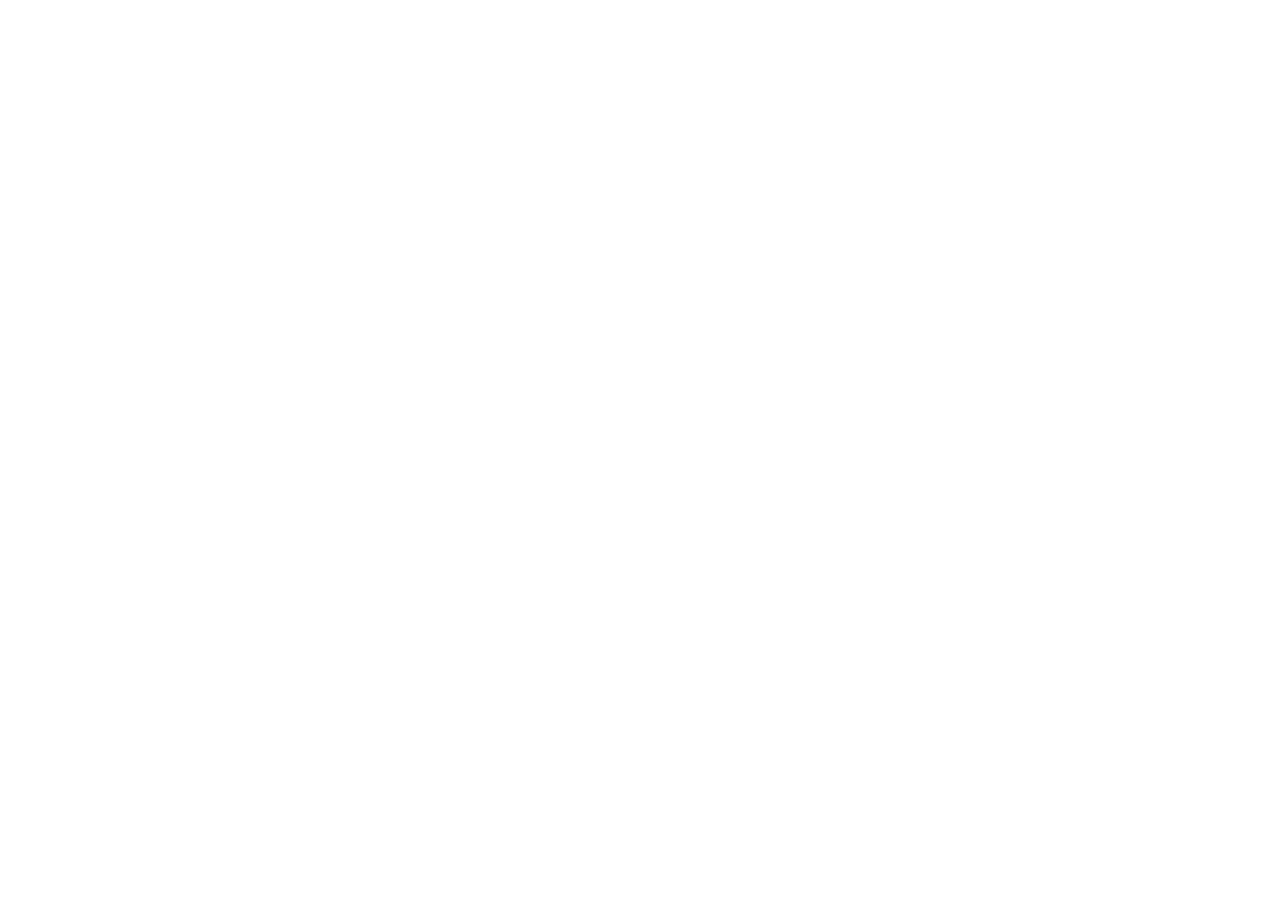
==== index.html @ e989645c "first commit" ====
<!DOCTYPE html>
<html lang="en">
  <head>
    <!-- META_TAGS -->
    <meta charset="UTF-8" />
    <meta content="width=device-width, initial-scale=1.0" name="viewport" />
    <meta name="description" content="DESCRIZIONE" />

    <!-- GOOGLE FONT -->
    <link rel="preconnect" href="https://fonts.googleapis.com" />
    <link rel="preconnect" href="https://fonts.gstatic.com" crossorigin />
    <link href="#" rel="stylesheet" />

    <!-- FONTAWESOME 5.15.4 -->
    <link
      rel="stylesheet"
      href="https://cdnjs.cloudflare.com/ajax/libs/font-awesome/5.15.4/css/all.min.css"
      integrity="sha512-1ycn6IcaQQ40/MKBW2W4Rhis/DbILU74C1vSrLJxCq57o941Ym01SwNsOMqvEBFlcgUa6xLiPY/NS5R+E6ztJQ=="
      crossorigin="anonymous"
      referrerpolicy="no-referrer"
    />

    <!-- CSS -->
    <link rel="stylesheet" href="#" />
    <link rel="stylesheet" href="./assets/css/style.css" />

    <!-- WEBPAGE_NAME -->
    <title>TITOLO</title>
  </head>
  <body>
    <!-- BEGIN_HEADER -->
    <header></header>
    <!-- END_HEADER -->

    <!-- BEGIN_MAIN -->
    <main></main>
    <!-- END_MAIN -->

    <!-- BEGIN_FOOTER -->
    <footer></footer>
    <!-- END_FOOTER -->

    <!-- BEGIN_SCRIPT -->
    <script src="./asset/js/index.js"></script>
    <!-- END_SCRIPT -->
  </body>
</html>
---- assets/css/style.css ----
/* RULES */
*,
*::before,
*::after {
  margin: 0;
  padding: 0;
  box-sizing: border-box;
  font-family: "", sans-serif;
}

/* UTILITY */

/* HEADER */

/* MAIN */

/* FOOTER */
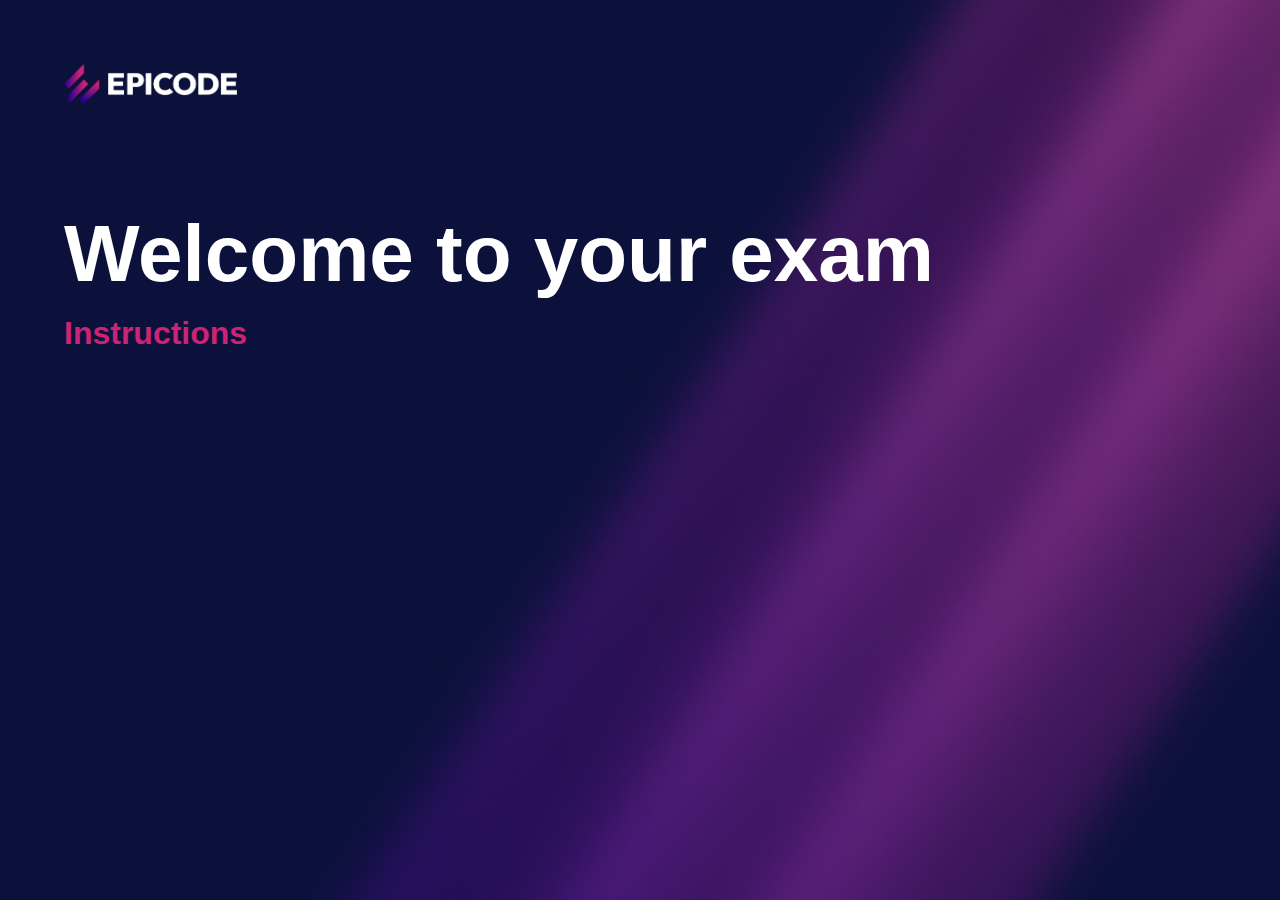
==== commit 3885e7af: "first update html/css STE" ====
--- a/index.html
+++ b/index.html
@@ -29,11 +29,20 @@
   </head>
   <body>
     <!-- BEGIN_HEADER -->
-    <header></header>
+    <header>
+      <div>
+        <img src="./assets/img/epicode_logo.png" alt="" />
+      </div>
+    </header>
     <!-- END_HEADER -->
 
     <!-- BEGIN_MAIN -->
-    <main></main>
+    <main>
+      <div>
+        <h1>Welcome to <span style="font-weight: bold">your exam</span></h1>
+        <h2>Instructions</h2>
+      </div>
+    </main>
     <!-- END_MAIN -->
 
     <!-- BEGIN_FOOTER -->
--- a/assets/css/style.css
+++ b/assets/css/style.css
@@ -8,10 +8,34 @@
   font-family: "", sans-serif;
 }
 
+body {
+  background-image: url(../img/bg.jpg);
+  background-size: cover;
+  width: 100%;
+  padding: 5%;
+}
 /* UTILITY */
 
 /* HEADER */
+header {
+  margin-bottom: 100px;
+}
+header img {
+  width: 15%;
+}
 
 /* MAIN */
-
+main {
+  width: 80%;
+}
+main h1 {
+  color: white;
+  font-size: 5rem;
+  margin-bottom: 15px;
+}
+main h2 {
+  color: #cb2376;
+  font-size: 2rem;
+  margin-bottom: 15px;
+}
 /* FOOTER */
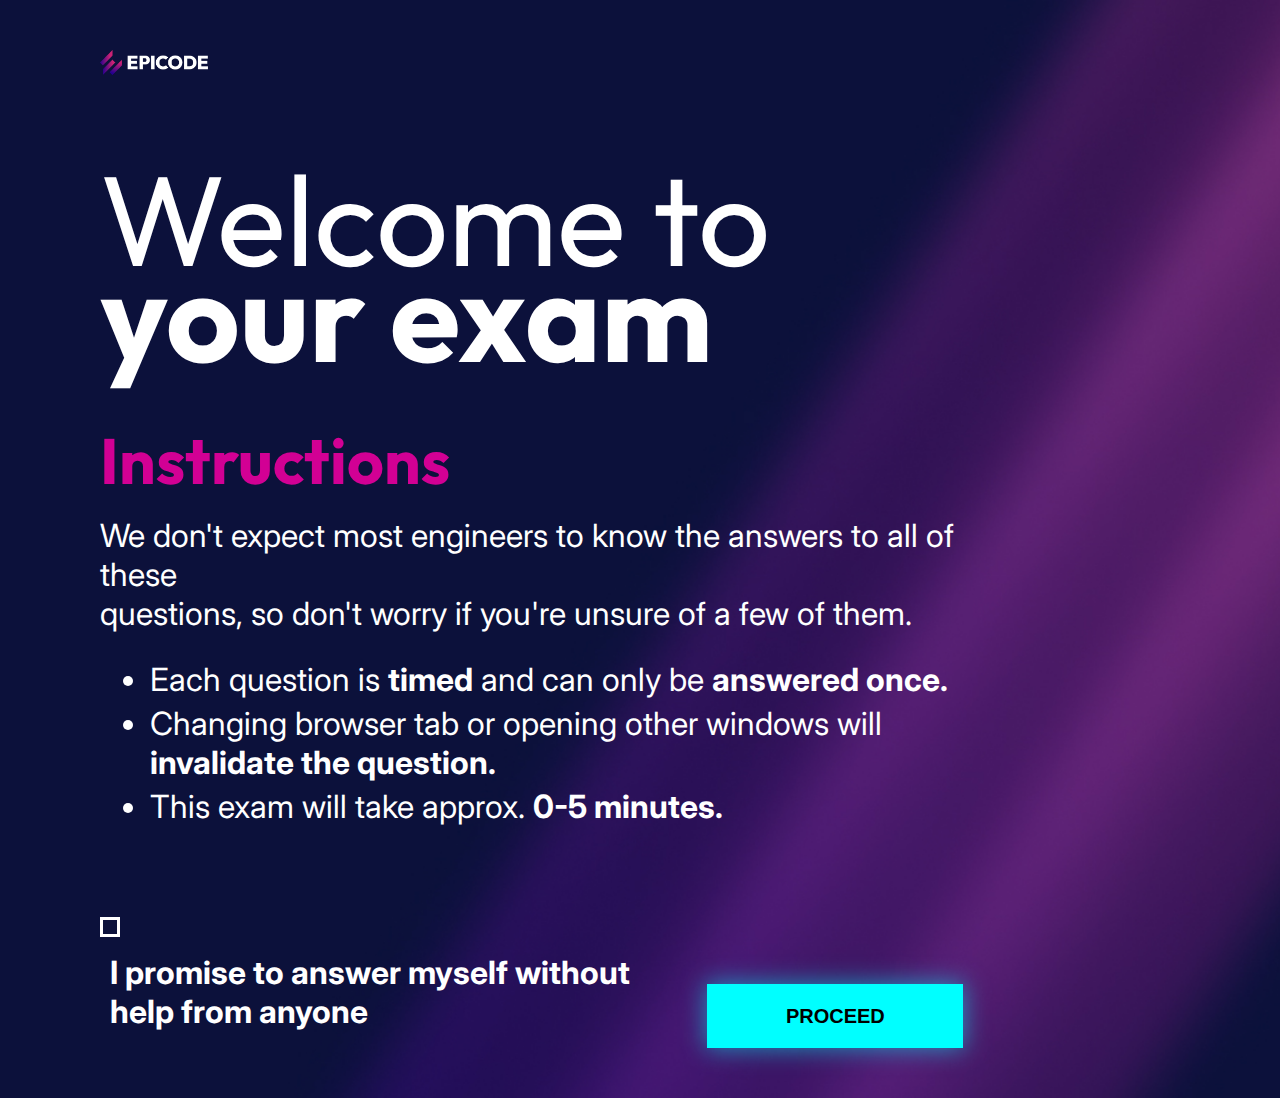
==== commit 554dfab0: "first page html/css completed" ====
--- a/index.html
+++ b/index.html
@@ -9,7 +9,10 @@
     <!-- GOOGLE FONT -->
     <link rel="preconnect" href="https://fonts.googleapis.com" />
     <link rel="preconnect" href="https://fonts.gstatic.com" crossorigin />
-    <link href="#" rel="stylesheet" />
+    <link
+      href="https://fonts.googleapis.com/css2?family=Inter:wght@400;700&family=Outfit:wght@400;700&display=swap"
+      rel="stylesheet"
+    />
 
     <!-- FONTAWESOME 5.15.4 -->
     <link
@@ -33,14 +36,50 @@
       <div>
         <img src="./assets/img/epicode_logo.png" alt="" />
       </div>
+      <h1>
+        Welcome to
+        <span>your exam</span>
+      </h1>
     </header>
     <!-- END_HEADER -->
 
     <!-- BEGIN_MAIN -->
     <main>
       <div>
-        <h1>Welcome to <span style="font-weight: bold">your exam</span></h1>
         <h2>Instructions</h2>
+      </div>
+      <section>
+        <div class="description">
+          <p>
+            We don't expect most engineers to know the answers to all of these
+          </p>
+          <p>questions, so don't worry if you're unsure of a few of them.</p>
+        </div>
+        <div class="list">
+          <ul>
+            <li>
+              Each question is <span>timed</span> and can only be
+              <span>answered once.</span>
+            </li>
+            <li>
+              Changing browser tab or opening other windows will
+              <span>invalidate the question.</span>
+            </li>
+            <li>This exam will take approx. <span>0-5 minutes.</span></li>
+          </ul>
+        </div>
+      </section>
+      <div class="check-rule">
+        <div class="checkbox-div">
+          <label class="checkbox-wrapper">
+            <input type="checkbox" name="check" required />
+            <span class="checkmark"></span>
+          </label>
+          <p>I promise to answer myself without help from anyone</p>
+        </div>
+        <div class="checkbutton-div">
+          <button type="button">PROCEED</button>
+        </div>
       </div>
     </main>
     <!-- END_MAIN -->
@@ -50,7 +89,7 @@
     <!-- END_FOOTER -->
 
     <!-- BEGIN_SCRIPT -->
-    <script src="./asset/js/index.js"></script>
+    <script src="./assets/js/index.js"></script>
     <!-- END_SCRIPT -->
   </body>
 </html>
--- a/assets/css/style.css
+++ b/assets/css/style.css
@@ -5,37 +5,137 @@
   margin: 0;
   padding: 0;
   box-sizing: border-box;
-  font-family: "", sans-serif;
 }
 
 body {
+  font-family: "Inter", sans-serif;
   background-image: url(../img/bg.jpg);
   background-size: cover;
   width: 100%;
-  padding: 5%;
+  padding-inline: 100px;
+  padding-block: 50px;
+  font-size: 2rem;
+  color: white;
 }
 /* UTILITY */
 
 /* HEADER */
 header {
-  margin-bottom: 100px;
+  margin-bottom: 25px;
 }
 header img {
-  width: 15%;
+  width: 10%;
+  margin-bottom: 55px;
+}
+header h1 {
+  color: white;
+
+  font-family: "Outfit", sans-serif;
+  font-weight: 400;
+  font-size: 8rem;
+}
+header h1 span {
+  font-family: "Outfit", sans-serif;
+  font-weight: 700;
+  display: block;
+  margin-top: -65px;
 }
 
 /* MAIN */
 main {
   width: 80%;
 }
-main h1 {
-  color: white;
-  font-size: 5rem;
+main h2 {
+  color: #d20094;
+  font-size: 4rem;
   margin-bottom: 15px;
+  font-family: "Outfit", sans-serif;
 }
-main h2 {
-  color: #cb2376;
-  font-size: 2rem;
-  margin-bottom: 15px;
+section {
+  margin-bottom: 75px;
 }
+
+.description {
+  margin-bottom: 25px;
+}
+.list ul {
+  padding-left: 50px;
+}
+.list li {
+  padding-block: 2.5px;
+}
+.list li span {
+  font-weight: 700;
+}
+
+.check-rule {
+  width: 100%;
+}
+.checkbox-div {
+  display: inline-block;
+  width: 65%;
+}
+
+.checkbutton-div {
+  display: inline-block;
+  text-align: end;
+  width: 34%;
+}
+.checkbox-wrapper {
+  display: inline-block;
+  /* position: relative; */
+  /* padding-left: 35px; */
+  margin-bottom: 10px;
+  cursor: pointer;
+  /* font-size: 22px; */
+  -webkit-user-select: none;
+  -moz-user-select: none;
+  -ms-user-select: none;
+  user-select: none;
+  vertical-align: middle;
+}
+
+/* Nascondo il checkbox di base del browser */
+.checkbox-wrapper input {
+  display: none;
+
+  vertical-align: middle;
+}
+
+/* creo il mio checkbox */
+.checkbox-wrapper .checkmark {
+  display: inline-block;
+  height: 20px;
+  width: 20px;
+  border: 3px solid white;
+  vertical-align: middle;
+}
+
+.checkbox-wrapper:hover input ~ .checkmark {
+  background-color: #cccccc;
+}
+/* Quando l'input è selezionato, coloro il bordo dell'input */
+.checkbox-wrapper input:checked ~ .checkmark {
+  background-color: #d20094;
+}
+
+.check-rule p {
+  display: inline-block;
+  font-weight: 700;
+  padding-left: 10px;
+}
+
+.check-rule button {
+  background-color: #00ffff;
+  width: 16rem;
+  height: 4rem;
+  display: inline-block;
+  box-shadow: 0px 0px 25px 1px rgba(0, 242, 255, 0.545);
+  font-weight: bold;
+  font-size: 20px;
+  border: none;
+  /* margin-left: 200px; */
+  cursor: pointer;
+}
+
 /* FOOTER */
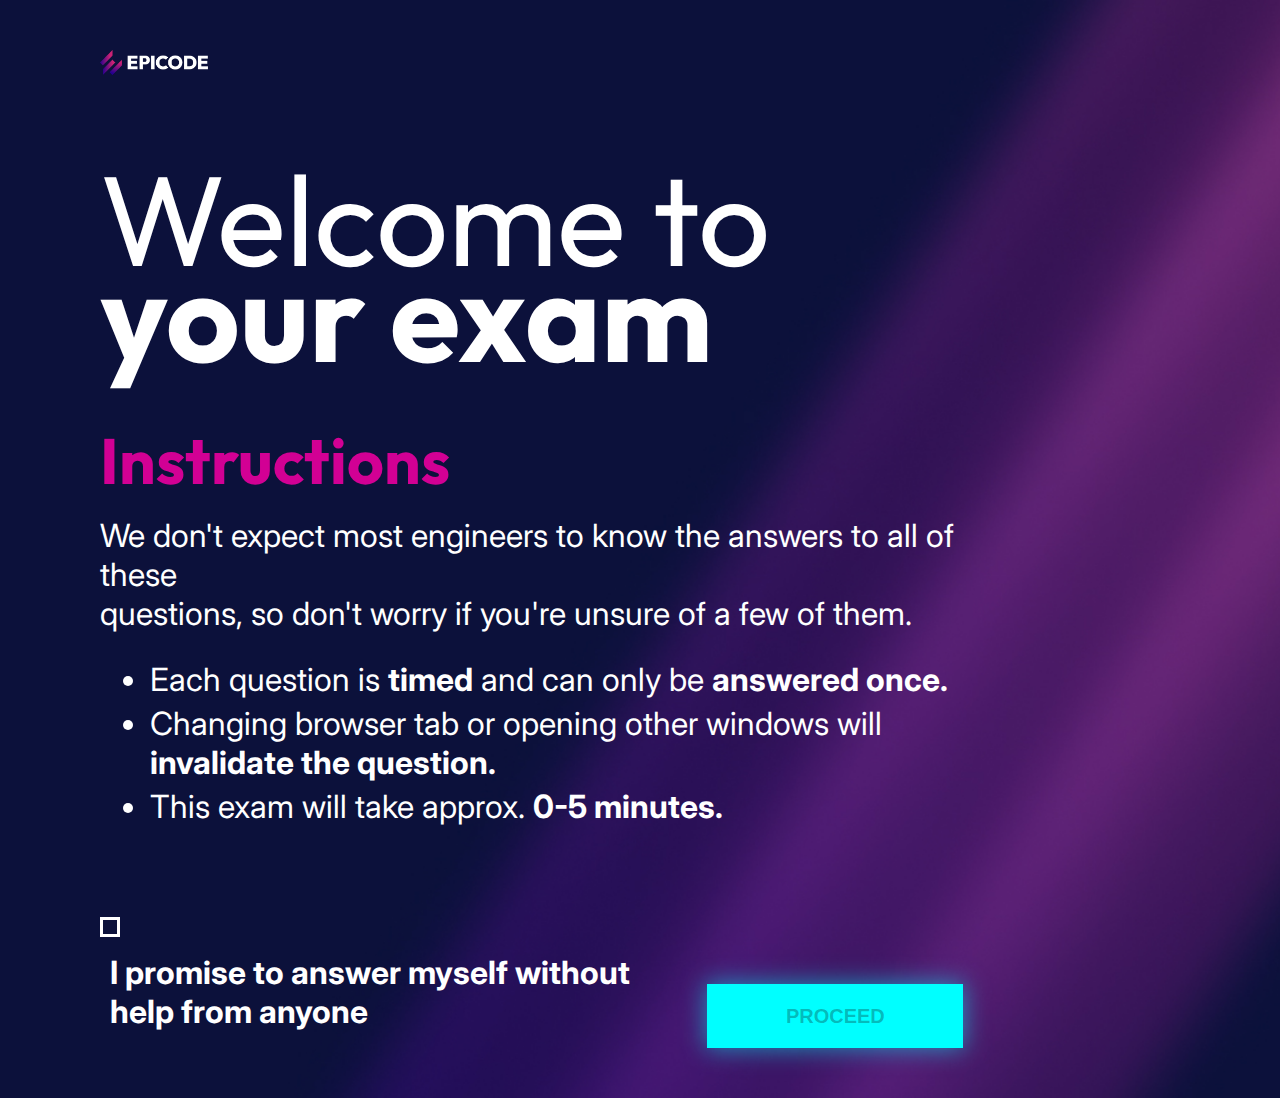
==== commit 90963e28: "update develop + button /checkbox condition" ====
--- a/index.html
+++ b/index.html
@@ -28,7 +28,7 @@
     <link rel="stylesheet" href="./assets/css/style.css" />
 
     <!-- WEBPAGE_NAME -->
-    <title>TITOLO</title>
+    <title>WELCOME to EPICODE</title>
   </head>
   <body>
     <!-- BEGIN_HEADER -->
@@ -72,13 +72,13 @@
       <div class="check-rule">
         <div class="checkbox-div">
           <label class="checkbox-wrapper">
-            <input type="checkbox" name="check" required />
+            <input type="checkbox" name="check" id="checkboxId" />
             <span class="checkmark"></span>
           </label>
           <p>I promise to answer myself without help from anyone</p>
         </div>
         <div class="checkbutton-div">
-          <button type="button">PROCEED</button>
+          <button type="button" id="proceed-btn">PROCEED</button>
         </div>
       </div>
     </main>
@@ -89,7 +89,22 @@
     <!-- END_FOOTER -->
 
     <!-- BEGIN_SCRIPT -->
-    <script src="./assets/js/index.js"></script>
+    <script>
+      window.onload = function () {
+        const checkbox = document.getElementById("checkboxId");
+        const proceedButton = document.getElementById("proceed-btn");
+
+        proceedButton.disabled = true;
+
+        checkbox.addEventListener("change", function () {
+          proceedButton.disabled = !checkbox.checked;
+        });
+
+        proceedButton.addEventListener("click", function () {
+          window.location.href = "./benchmark-page.html";
+        });
+      };
+    </script>
     <!-- END_SCRIPT -->
   </body>
 </html>
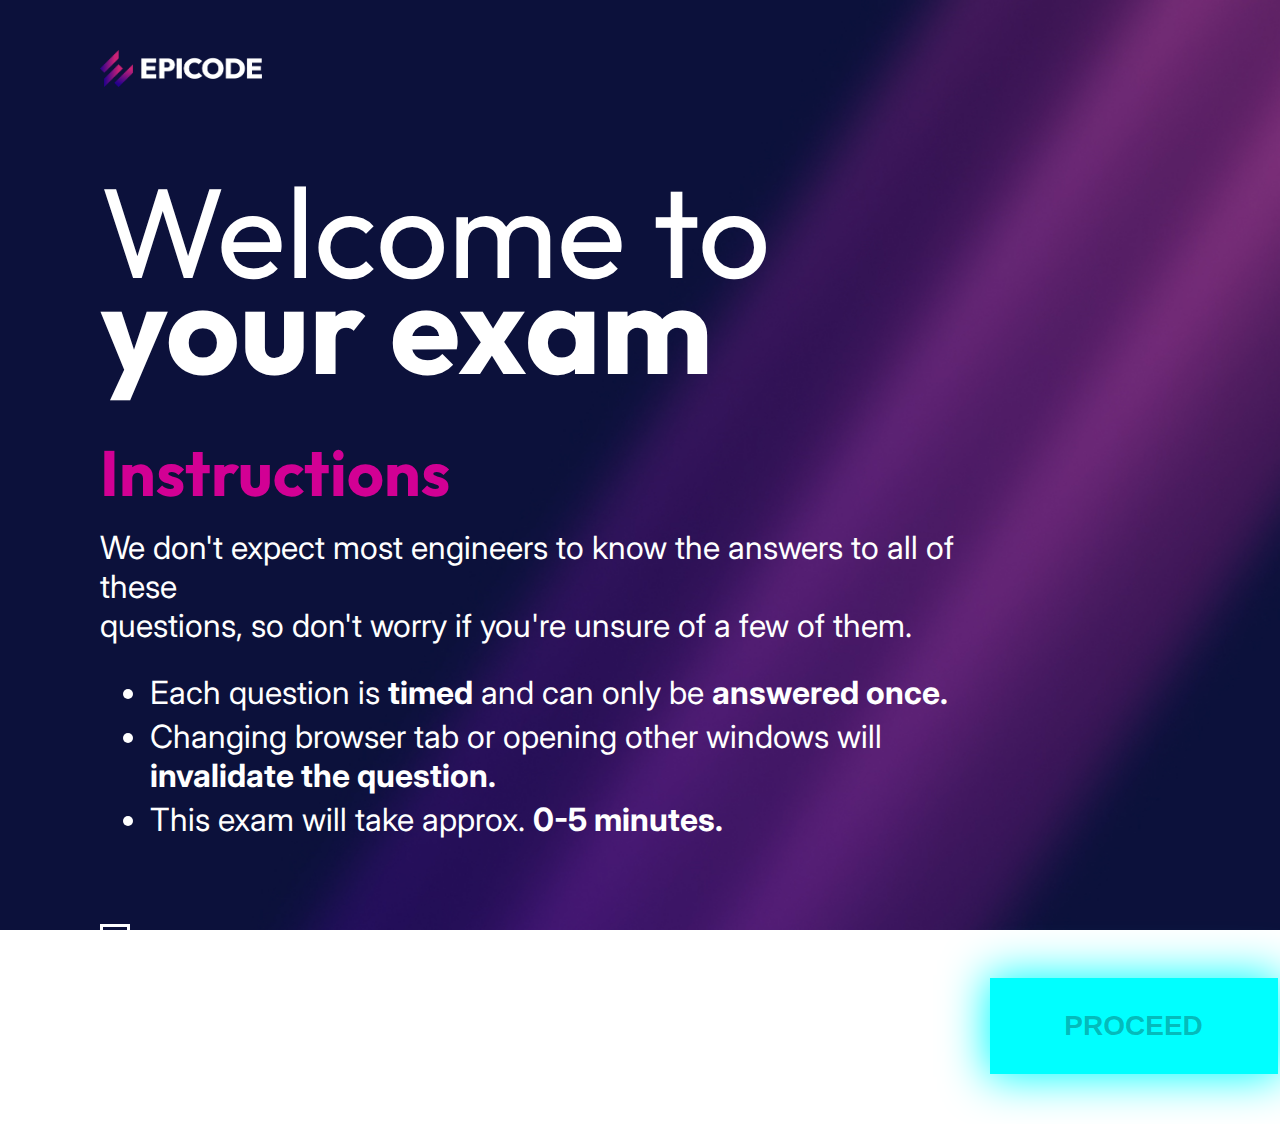
==== commit 3faa2530: "ultime revisioni del codice" ====
--- a/index.html
+++ b/index.html
@@ -34,7 +34,7 @@
     <!-- BEGIN_HEADER -->
     <header>
       <div>
-        <img src="./assets/img/epicode_logo.png" alt="" />
+        <a href="https://epicode.com/"><img src="./assets/img/epicode_logo.png" alt="" /></a>
       </div>
       <h1>
         Welcome to
@@ -50,9 +50,7 @@
       </div>
       <section>
         <div class="description">
-          <p>
-            We don't expect most engineers to know the answers to all of these
-          </p>
+          <p>We don't expect most engineers to know the answers to all of these</p>
           <p>questions, so don't worry if you're unsure of a few of them.</p>
         </div>
         <div class="list">
--- a/assets/css/style.css
+++ b/assets/css/style.css
@@ -11,6 +11,9 @@
   font-family: "Inter", sans-serif;
   background-image: url(../img/bg.jpg);
   background-size: cover;
+  background-repeat: no-repeat;
+  background-position: center;
+  background-attachment: fixed;
   width: 100%;
   padding-inline: 100px;
   padding-block: 50px;
@@ -24,7 +27,7 @@
   margin-bottom: 25px;
 }
 header img {
-  width: 10%;
+  width: 15%;
   margin-bottom: 55px;
 }
 header h1 {
@@ -105,8 +108,8 @@
 /* creo il mio checkbox */
 .checkbox-wrapper .checkmark {
   display: inline-block;
-  height: 20px;
-  width: 20px;
+  height: 30px;
+  width: 30px;
   border: 3px solid white;
   vertical-align: middle;
 }
@@ -127,12 +130,13 @@
 
 .check-rule button {
   background-color: #00ffff;
-  width: 16rem;
-  height: 4rem;
+  width: 18rem;
+  height: 6rem;
+  margin-left: 20rem;
   display: inline-block;
-  box-shadow: 0px 0px 25px 1px rgba(0, 242, 255, 0.545);
+  box-shadow: 0px 0px 45px 3px #00ffff;
   font-weight: bold;
-  font-size: 20px;
+  font-size: 28px;
   border: none;
   /* margin-left: 200px; */
   cursor: pointer;
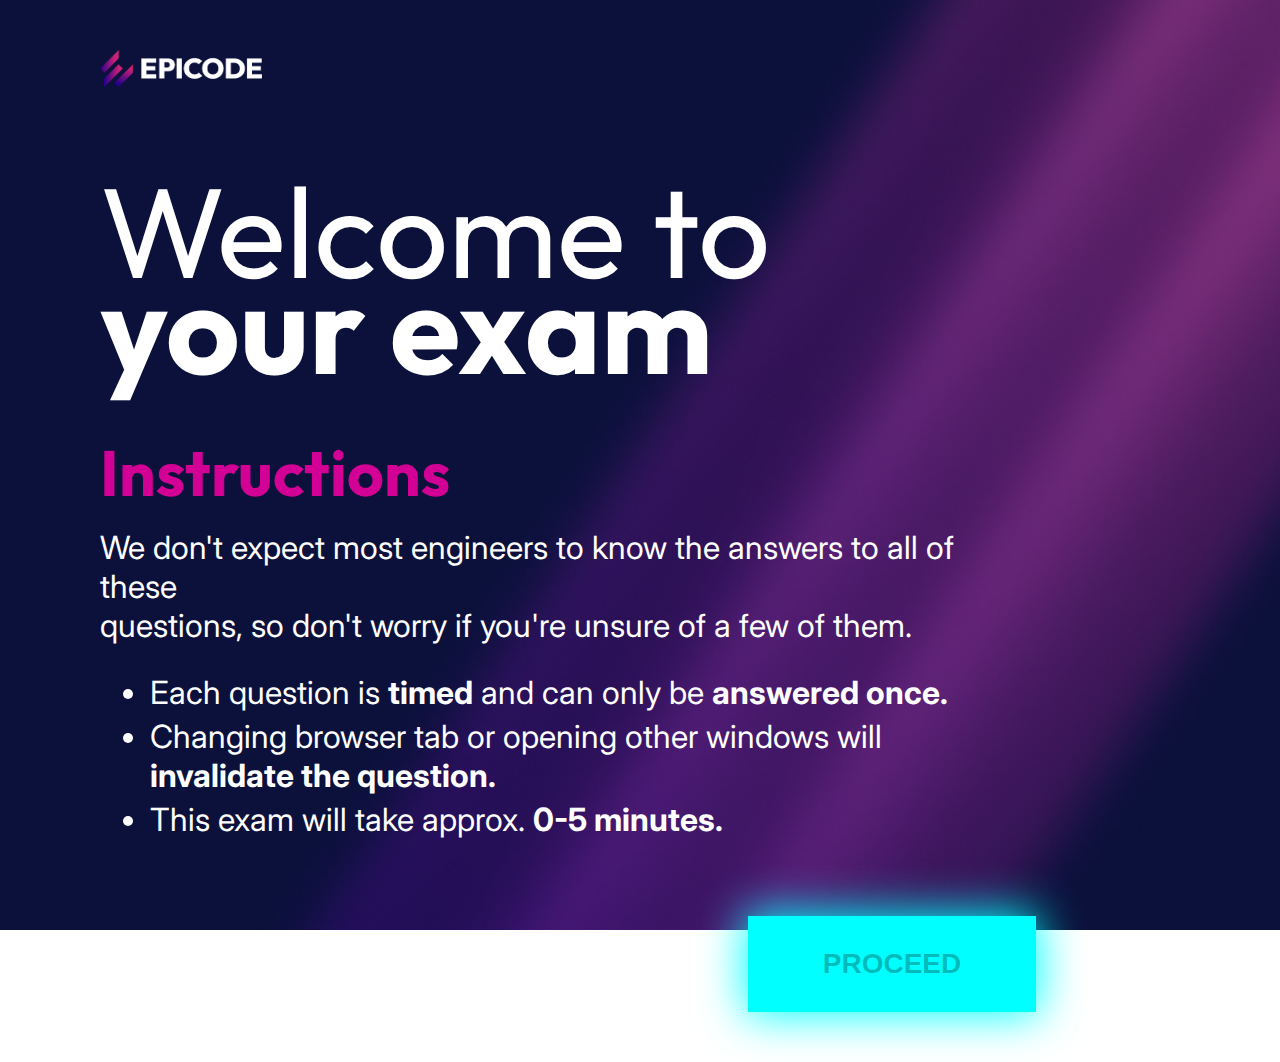
==== commit 0d79a8af: "fix-checkbox index page" ====
--- a/index.html
+++ b/index.html
@@ -68,13 +68,12 @@
         </div>
       </section>
       <div class="check-rule">
-        <div class="checkbox-div">
-          <label class="checkbox-wrapper">
-            <input type="checkbox" name="check" id="checkboxId" />
-            <span class="checkmark"></span>
-          </label>
+        <label for="checkboxId" class="checkbox-wrapper">
+          <input type="checkbox" name="check" id="checkboxId" />
+          <span class="checkmark"></span>
           <p>I promise to answer myself without help from anyone</p>
-        </div>
+        </label>
+
         <div class="checkbutton-div">
           <button type="button" id="proceed-btn">PROCEED</button>
         </div>
--- a/assets/css/style.css
+++ b/assets/css/style.css
@@ -73,45 +73,42 @@
 
 .check-rule {
   width: 100%;
+  display: flex;
+  flex-direction: row;
+  flex-wrap: wrap;
 }
-.checkbox-div {
+/* .checkbox-div {
   display: inline-block;
   width: 65%;
-}
+} */
 
 .checkbutton-div {
-  display: inline-block;
-  text-align: end;
-  width: 34%;
+  display: flex;
+  /* vertical-align: middle; */
+  /* margin-top: auto; */
+  width: 25%;
+  margin-left: auto;
+  /* align-items: center; */
+  flex-direction: column;
+  justify-content: center;
 }
 .checkbox-wrapper {
-  display: inline-block;
-  /* position: relative; */
-  /* padding-left: 35px; */
-  margin-bottom: 10px;
-  cursor: pointer;
-  /* font-size: 22px; */
-  -webkit-user-select: none;
-  -moz-user-select: none;
-  -ms-user-select: none;
-  user-select: none;
-  vertical-align: middle;
+  width: 75%;
+  display: flex;
+  align-items: center;
 }
 
 /* Nascondo il checkbox di base del browser */
 .checkbox-wrapper input {
   display: none;
-
-  vertical-align: middle;
 }
 
 /* creo il mio checkbox */
 .checkbox-wrapper .checkmark {
-  display: inline-block;
+  display: flex;
+  min-width: 30px;
   height: 30px;
-  width: 30px;
   border: 3px solid white;
-  vertical-align: middle;
 }
 
 .checkbox-wrapper:hover input ~ .checkmark {
@@ -123,22 +120,20 @@
 }
 
 .check-rule p {
-  display: inline-block;
   font-weight: 700;
-  padding-left: 10px;
+  margin-inline: 20px;
 }
 
 .check-rule button {
   background-color: #00ffff;
   width: 18rem;
   height: 6rem;
-  margin-left: 20rem;
-  display: inline-block;
+
   box-shadow: 0px 0px 45px 3px #00ffff;
   font-weight: bold;
   font-size: 28px;
   border: none;
-  /* margin-left: 200px; */
+
   cursor: pointer;
 }
 
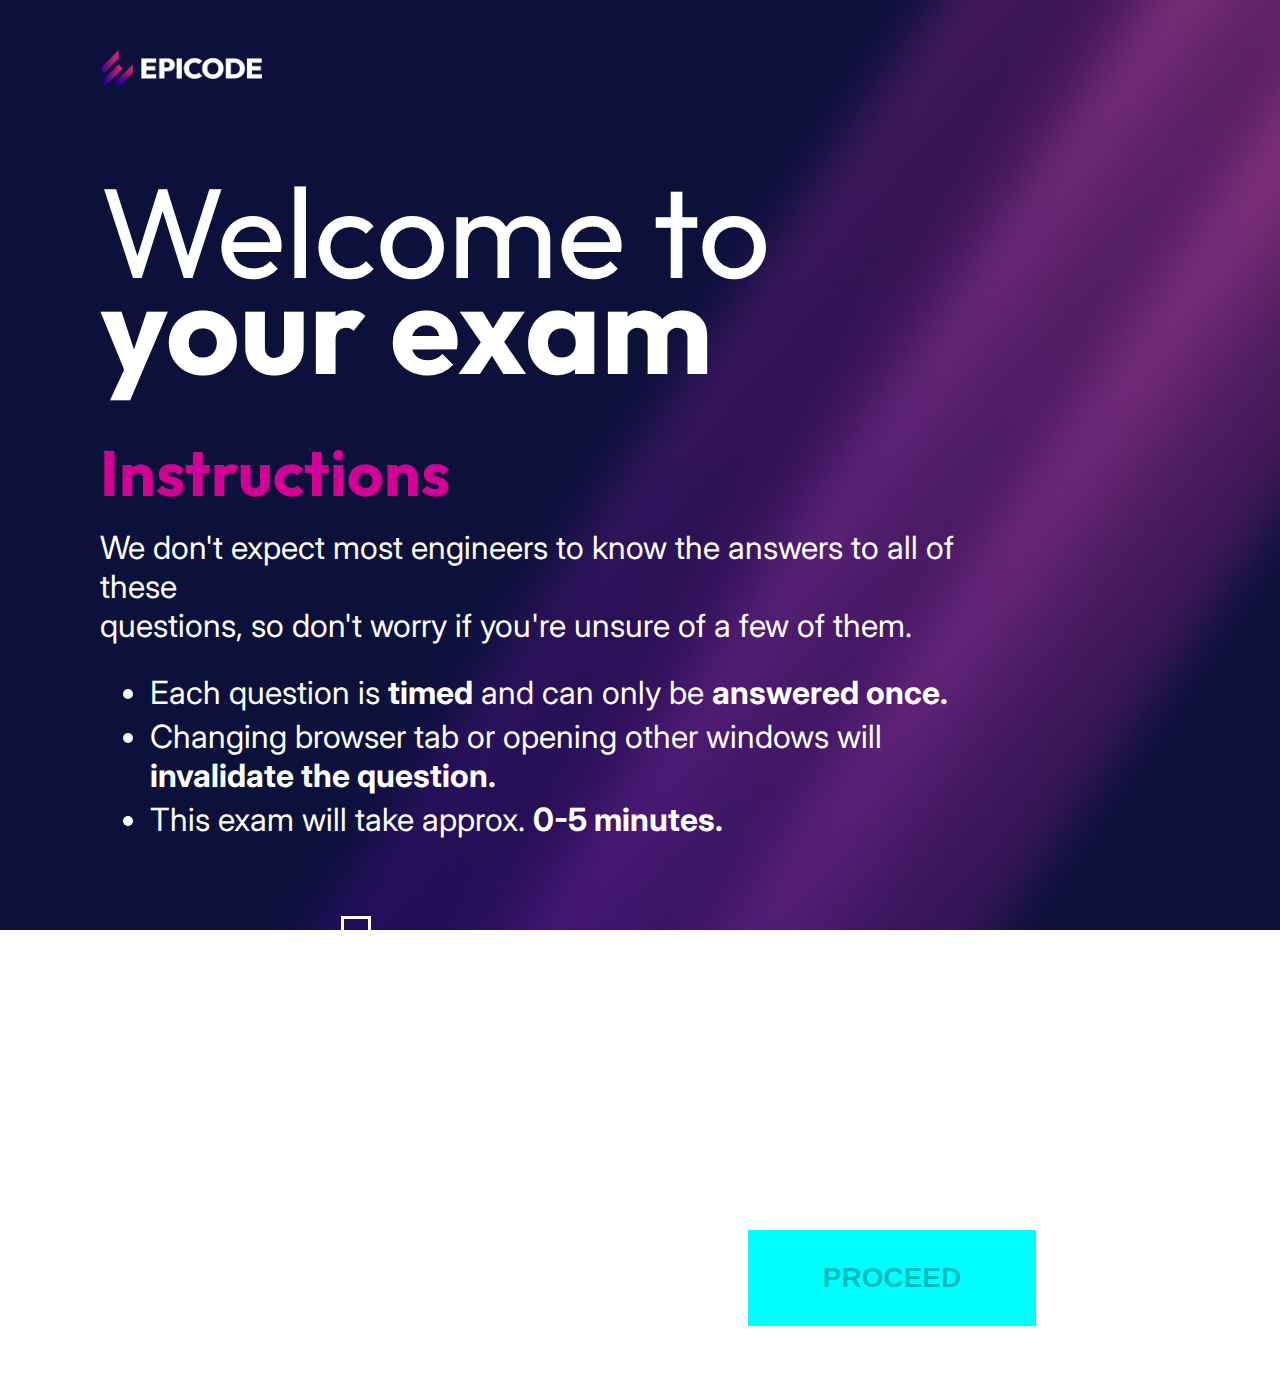
==== commit ed677379: "checkbox fix" ====
--- a/index.html
+++ b/index.html
@@ -68,12 +68,22 @@
         </div>
       </section>
       <div class="check-rule">
+<<<<<<< HEAD
+        <div class="checkbox-div">
+          <label class="checkbox-wrapper">
+            <input type="checkbox" name="check" id="checkboxId" />
+            <span class="checkmark"></span>
+          </label>
+          <p>I promise to answer myself without help from anyone</p>
+        </div>
+=======
         <label for="checkboxId" class="checkbox-wrapper">
           <input type="checkbox" name="check" id="checkboxId" />
           <span class="checkmark"></span>
           <p>I promise to answer myself without help from anyone</p>
         </label>
 
+>>>>>>> develop-stefano
         <div class="checkbutton-div">
           <button type="button" id="proceed-btn">PROCEED</button>
         </div>
--- a/assets/css/style.css
+++ b/assets/css/style.css
@@ -73,6 +73,31 @@
 
 .check-rule {
   width: 100%;
+<<<<<<< HEAD
+}
+.checkbox-div {
+  display: inline-block;
+  width: 65%;
+}
+
+.checkbutton-div {
+  display: inline-block;
+  text-align: end;
+  width: 34%;
+}
+.checkbox-wrapper {
+  display: inline-block;
+  /* position: relative; */
+  /* padding-left: 35px; */
+  margin-bottom: 10px;
+  cursor: pointer;
+  /* font-size: 22px; */
+  -webkit-user-select: none;
+  -moz-user-select: none;
+  -ms-user-select: none;
+  user-select: none;
+  vertical-align: middle;
+=======
   display: flex;
   flex-direction: row;
   flex-wrap: wrap;
@@ -96,19 +121,33 @@
   width: 75%;
   display: flex;
   align-items: center;
+>>>>>>> develop-stefano
 }
 
 /* Nascondo il checkbox di base del browser */
 .checkbox-wrapper input {
   display: none;
+<<<<<<< HEAD
+
+  vertical-align: middle;
+=======
+>>>>>>> develop-stefano
 }
 
 /* creo il mio checkbox */
 .checkbox-wrapper .checkmark {
+<<<<<<< HEAD
+  display: inline-block;
+  height: 30px;
+  width: 30px;
+  border: 3px solid white;
+  vertical-align: middle;
+=======
   display: flex;
   min-width: 30px;
   height: 30px;
   border: 3px solid white;
+>>>>>>> develop-stefano
 }
 
 .checkbox-wrapper:hover input ~ .checkmark {
@@ -120,20 +159,35 @@
 }
 
 .check-rule p {
+<<<<<<< HEAD
+  display: inline-block;
+  font-weight: 700;
+  padding-left: 10px;
+=======
   font-weight: 700;
   margin-inline: 20px;
+>>>>>>> develop-stefano
 }
 
 .check-rule button {
   background-color: #00ffff;
   width: 18rem;
   height: 6rem;
+<<<<<<< HEAD
+  margin-left: 20rem;
+  display: inline-block;
+=======
 
+>>>>>>> develop-stefano
   box-shadow: 0px 0px 45px 3px #00ffff;
   font-weight: bold;
   font-size: 28px;
   border: none;
+<<<<<<< HEAD
+  /* margin-left: 200px; */
+=======
 
+>>>>>>> develop-stefano
   cursor: pointer;
 }
 
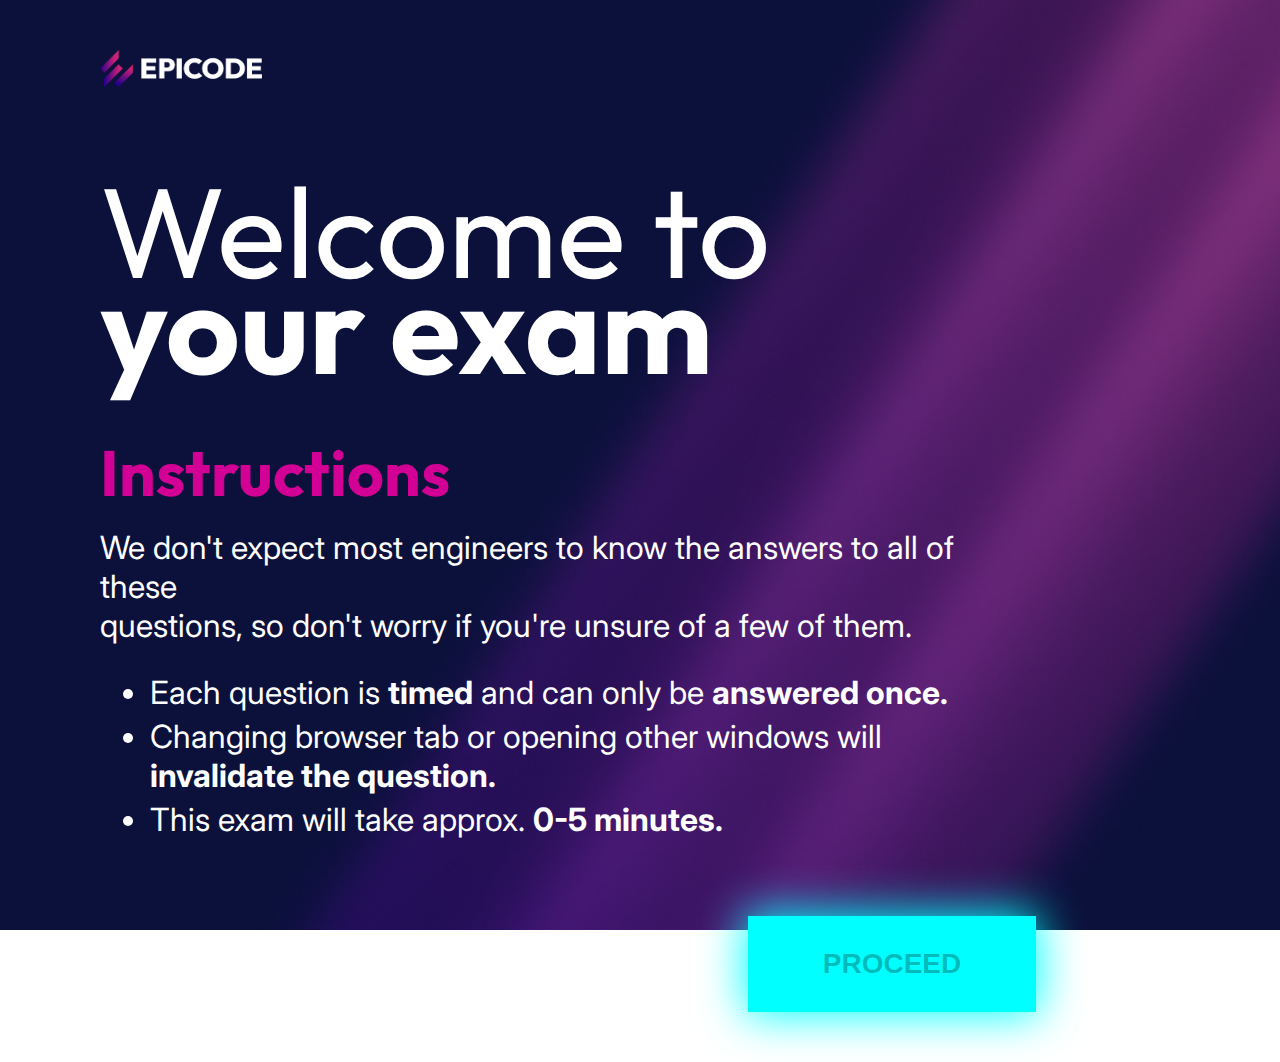
==== commit af0b00c8: "Revert "testing new feature"" ====
--- a/index.html
+++ b/index.html
@@ -68,22 +68,12 @@
         </div>
       </section>
       <div class="check-rule">
-<<<<<<< HEAD
-        <div class="checkbox-div">
-          <label class="checkbox-wrapper">
-            <input type="checkbox" name="check" id="checkboxId" />
-            <span class="checkmark"></span>
-          </label>
-          <p>I promise to answer myself without help from anyone</p>
-        </div>
-=======
         <label for="checkboxId" class="checkbox-wrapper">
           <input type="checkbox" name="check" id="checkboxId" />
           <span class="checkmark"></span>
           <p>I promise to answer myself without help from anyone</p>
         </label>
 
->>>>>>> develop-stefano
         <div class="checkbutton-div">
           <button type="button" id="proceed-btn">PROCEED</button>
         </div>
--- a/assets/css/style.css
+++ b/assets/css/style.css
@@ -73,31 +73,6 @@
 
 .check-rule {
   width: 100%;
-<<<<<<< HEAD
-}
-.checkbox-div {
-  display: inline-block;
-  width: 65%;
-}
-
-.checkbutton-div {
-  display: inline-block;
-  text-align: end;
-  width: 34%;
-}
-.checkbox-wrapper {
-  display: inline-block;
-  /* position: relative; */
-  /* padding-left: 35px; */
-  margin-bottom: 10px;
-  cursor: pointer;
-  /* font-size: 22px; */
-  -webkit-user-select: none;
-  -moz-user-select: none;
-  -ms-user-select: none;
-  user-select: none;
-  vertical-align: middle;
-=======
   display: flex;
   flex-direction: row;
   flex-wrap: wrap;
@@ -121,33 +96,19 @@
   width: 75%;
   display: flex;
   align-items: center;
->>>>>>> develop-stefano
 }
 
 /* Nascondo il checkbox di base del browser */
 .checkbox-wrapper input {
   display: none;
-<<<<<<< HEAD
-
-  vertical-align: middle;
-=======
->>>>>>> develop-stefano
 }
 
 /* creo il mio checkbox */
 .checkbox-wrapper .checkmark {
-<<<<<<< HEAD
-  display: inline-block;
-  height: 30px;
-  width: 30px;
-  border: 3px solid white;
-  vertical-align: middle;
-=======
   display: flex;
   min-width: 30px;
   height: 30px;
   border: 3px solid white;
->>>>>>> develop-stefano
 }
 
 .checkbox-wrapper:hover input ~ .checkmark {
@@ -159,35 +120,18 @@
 }
 
 .check-rule p {
-<<<<<<< HEAD
-  display: inline-block;
-  font-weight: 700;
-  padding-left: 10px;
-=======
   font-weight: 700;
   margin-inline: 20px;
->>>>>>> develop-stefano
 }
 
 .check-rule button {
   background-color: #00ffff;
   width: 18rem;
   height: 6rem;
-<<<<<<< HEAD
-  margin-left: 20rem;
-  display: inline-block;
-=======
-
->>>>>>> develop-stefano
   box-shadow: 0px 0px 45px 3px #00ffff;
   font-weight: bold;
   font-size: 28px;
   border: none;
-<<<<<<< HEAD
-  /* margin-left: 200px; */
-=======
-
->>>>>>> develop-stefano
   cursor: pointer;
 }
 
